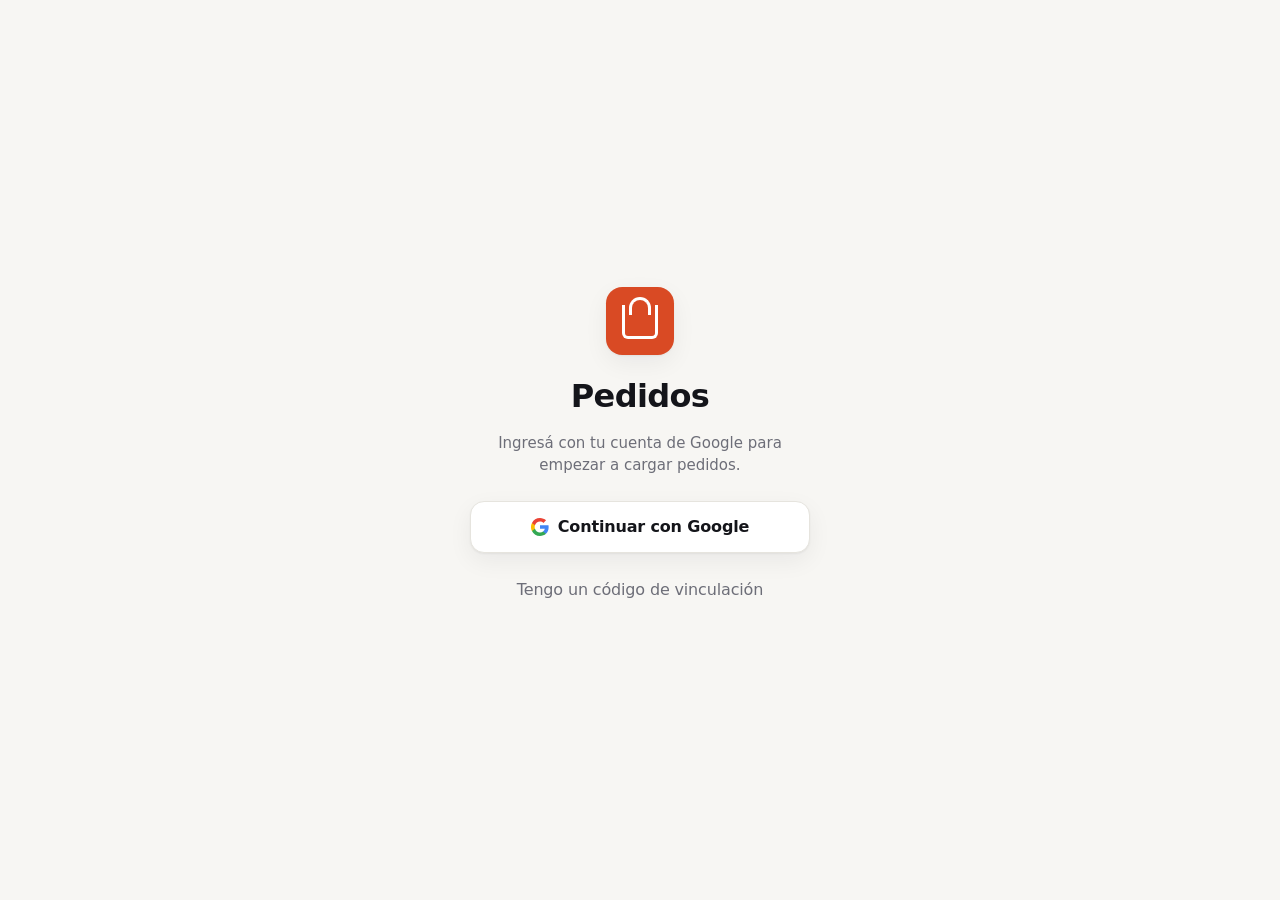
==== docs/index.html @ afab7ced "Apuntar a la implementación con la API versión 10 Co-Authored-By: Claude Opus 5 <noreply@anthropic.c" ====
<!doctype html>
<html lang="es">
<head>
<meta charset="utf-8">
<title>Pedidos</title>
<meta name="viewport" content="width=device-width, initial-scale=1, viewport-fit=cover, maximum-scale=1">
<meta name="theme-color" content="#f7f6f3" media="(prefers-color-scheme: light)">
<meta name="theme-color" content="#101114" media="(prefers-color-scheme: dark)">
<meta name="apple-mobile-web-app-capable" content="yes">
<meta name="apple-mobile-web-app-status-bar-style" content="black-translucent">
<meta name="apple-mobile-web-app-title" content="Pedidos">
<meta name="color-scheme" content="light dark">
<link rel="manifest" href="manifest.webmanifest">
<link rel="apple-touch-icon" href="icons/apple-touch-icon.png">
<link rel="icon" href="icons/icon-192.png">
<link rel="stylesheet" href="styles.css?v=26">
</head>
<body>

<!-- ── Arranque ─────────────────────────────────────────────────────────── -->
<section class="pantalla" id="p-boot" data-activa>
  <div class="centrado">
    <div class="marca marca-grande" aria-hidden="true"></div>
    <div class="spinner"></div>
  </div>
</section>

<!-- ── Login ────────────────────────────────────────────────────────────── -->
<section class="pantalla" id="p-login">
  <div class="centrado centrado-ancho">
    <div class="marca marca-grande" aria-hidden="true"></div>
    <h1 class="titulo-hero">Pedidos</h1>
    <p class="subtitulo">Ingresá con tu cuenta de Google para empezar a cargar pedidos.</p>

    <button class="btn btn-google" id="btn-login">
      <svg viewBox="0 0 18 18" width="18" height="18" aria-hidden="true">
        <path fill="#4285F4" d="M17.64 9.2c0-.64-.06-1.25-.16-1.84H9v3.48h4.84a4.14 4.14 0 0 1-1.8 2.72v2.26h2.92c1.7-1.57 2.68-3.88 2.68-6.62Z"/>
        <path fill="#34A853" d="M9 18c2.43 0 4.47-.8 5.96-2.18l-2.92-2.26c-.8.54-1.84.86-3.04.86-2.34 0-4.32-1.58-5.03-3.7H.96v2.33A9 9 0 0 0 9 18Z"/>
        <path fill="#FBBC05" d="M3.97 10.72a5.4 5.4 0 0 1 0-3.44V4.95H.96a9 9 0 0 0 0 8.1l3.01-2.33Z"/>
        <path fill="#EA4335" d="M9 3.58c1.32 0 2.5.46 3.44 1.35l2.58-2.58C13.46.89 11.43 0 9 0A9 9 0 0 0 .96 4.95l3.01 2.33C4.68 5.16 6.66 3.58 9 3.58Z"/>
      </svg>
      Continuar con Google
    </button>

    <button class="btn btn-texto" id="btn-ir-vincular">Tengo un código de vinculación</button>
    <button class="btn btn-texto" id="btn-demo" hidden>Ver una demo sin cuenta</button>
    <p class="nota" id="login-error" hidden></p>
  </div>
</section>

<!-- ── Código de vinculación: se muestra si el login terminó fuera de la app ─ -->
<section class="pantalla" id="p-codigo">
  <div class="centrado centrado-ancho">
    <div class="icono-info" aria-hidden="true">📱</div>
    <h1 class="titulo">Un paso más</h1>
    <p class="subtitulo">
      Iniciaste sesión en Safari, pero el ícono del escritorio guarda sus datos aparte.
      Abrí <strong>Pedidos</strong> desde el ícono, tocá <em>"Tengo un código"</em> y escribí:
    </p>
    <div class="codigo-display" id="codigo-vinculacion">— — — — — —</div>
    <p class="nota">Vence en 10 minutos. Si se vence, volvé a iniciar sesión.</p>
    <button class="btn btn-secundario" id="btn-seguir-aca">Seguir acá igual</button>
  </div>
</section>

<!-- ── Ingreso del código de vinculación ────────────────────────────────── -->
<section class="pantalla" id="p-vincular">
  <div class="centrado centrado-ancho">
    <h1 class="titulo">Código de vinculación</h1>
    <p class="subtitulo">Escribí los 6 dígitos que quedaron en la pantalla de Safari.</p>
    <input class="input-codigo" id="input-codigo" inputmode="numeric" autocomplete="one-time-code"
           maxlength="6" placeholder="000000" aria-label="Código de 6 dígitos">
    <button class="btn btn-primario" id="btn-vincular" disabled>Vincular</button>
    <button class="btn btn-texto" id="btn-volver-login">Volver</button>
    <p class="nota" id="vincular-error" hidden></p>
  </div>
</section>

<!-- ── Pedido ───────────────────────────────────────────────────────────── -->
<section class="pantalla pantalla-app" id="p-pedido">
  <div class="cinta-demo" id="cinta-demo" hidden>Modo demo · nada de esto se guarda</div>
  <header class="cabecera">
    <div class="cabecera-fila">
      <label class="campo-nombre">
        <span class="campo-label">Nombre del pedido</span>
        <input id="input-nombre" type="text" placeholder="¿Para quién es?"
               autocomplete="off" autocapitalize="words" enterkeyhint="done"
               list="nombres-recientes" aria-label="Nombre del pedido">
      </label>
      <button class="btn-icono" id="btn-menu" aria-label="Opciones">
        <svg viewBox="0 0 24 24" width="22" height="22" aria-hidden="true">
          <circle cx="12" cy="5" r="2"/><circle cx="12" cy="12" r="2"/><circle cx="12" cy="19" r="2"/>
        </svg>
      </button>
    </div>
    <datalist id="nombres-recientes"></datalist>

    <div class="buscador">
      <svg viewBox="0 0 24 24" width="18" height="18" aria-hidden="true" class="buscador-lupa">
        <circle cx="11" cy="11" r="7" fill="none" stroke="currentColor" stroke-width="2"/>
        <path d="m16.5 16.5 4 4" stroke="currentColor" stroke-width="2" stroke-linecap="round"/>
      </svg>
      <input id="input-buscar" type="search" placeholder="Buscar producto" aria-label="Buscar producto"
             autocomplete="off" autocorrect="off" spellcheck="false" enterkeyhint="search">
      <button class="buscador-limpiar" id="btn-limpiar-busqueda" hidden aria-label="Limpiar búsqueda">✕</button>
    </div>

    <div class="chips" id="chips-categorias" role="tablist" aria-label="Categorías"></div>
  </header>

  <main class="lista" id="lista-productos" aria-live="polite"></main>

  <div class="vacio" id="lista-vacia" hidden>
    <p>No hay productos que coincidan.</p>
    <button class="btn btn-texto" id="btn-reset-filtros">Ver todos</button>
  </div>

  <footer class="barra-inferior">
    <button class="btn btn-primario btn-finalizar" id="btn-finalizar" disabled>
      <span id="finalizar-texto">Finalizar</span>
      <span class="badge" id="finalizar-badge" hidden>0</span>
    </button>
    <p class="barra-motivo" id="barra-motivo" hidden></p>
  </footer>
</section>

<!-- ── Resumen (hoja inferior) ──────────────────────────────────────────── -->
<div class="velo" id="velo" hidden></div>
<section class="hoja" id="p-resumen" hidden aria-modal="true" role="dialog" aria-label="Resumen del pedido">
  <div class="hoja-agarre" aria-hidden="true"></div>
  <h2 class="hoja-titulo">Revisá el pedido</h2>
  <p class="hoja-sub" id="resumen-nombre"></p>
  <div class="resumen-lista" id="resumen-lista"></div>
  <div class="resumen-total">
    <span>Total</span>
    <strong id="resumen-total">0 ítems</strong>
  </div>
  <button class="btn btn-primario" id="btn-confirmar">Confirmar pedido</button>
  <button class="btn btn-texto" id="btn-volver-pedido">Seguir editando</button>
  <p class="nota nota-error" id="resumen-error" hidden></p>
</section>

<!-- ── Éxito ────────────────────────────────────────────────────────────── -->
<section class="pantalla" id="p-exito">
  <div class="centrado centrado-ancho">
    <div class="tilde" aria-hidden="true">
      <svg viewBox="0 0 52 52" width="72" height="72">
        <circle cx="26" cy="26" r="24" fill="none" stroke="currentColor" stroke-width="3" class="tilde-circulo"/>
        <path d="M15 27l8 8 15-16" fill="none" stroke="currentColor" stroke-width="4"
              stroke-linecap="round" stroke-linejoin="round" class="tilde-check"/>
      </svg>
    </div>
    <h1 class="titulo">Pedido enviado</h1>
    <p class="subtitulo" id="exito-detalle"></p>
    <div class="pedido-id" id="exito-id"></div>
    <button class="btn btn-primario" id="btn-nuevo">Nuevo pedido</button>
  </div>
</section>

<!-- ── Menú de opciones ─────────────────────────────────────────────────── -->
<section class="hoja" id="p-menu" hidden aria-modal="true" role="dialog" aria-label="Opciones">
  <div class="hoja-agarre" aria-hidden="true"></div>
  <p class="menu-usuario" id="menu-usuario"></p>
  <button class="menu-opcion" id="btn-etiquetas"><span class="emoji">🏷</span>Generar etiquetas</button>
  <button class="menu-opcion" id="btn-refrescar"><span class="emoji">↻</span>Actualizar catálogo</button>
  <button class="menu-opcion" id="btn-catalogo"><span class="emoji">☰</span>Stock y precios</button>
  <button class="menu-opcion" id="btn-vaciar"><span class="emoji">✕</span>Vaciar pedido</button>
  <button class="menu-opcion peligro" id="btn-salir"><span class="emoji">⏻</span>Cerrar sesión</button>
</section>

<!-- ── Resultado de generar etiquetas ──────────────────────────────────── -->
<section class="hoja" id="p-etiquetas" hidden aria-modal="true" role="dialog" aria-label="Etiquetas generadas">
  <div class="hoja-agarre" aria-hidden="true"></div>
  <h2 class="hoja-titulo" id="etiquetas-titulo">Etiquetas listas</h2>
  <p class="hoja-sub" id="etiquetas-detalle"></p>
  <a class="btn btn-primario" id="btn-abrir-archivo" target="_blank" rel="noopener">Abrir el archivo</a>
  <button class="btn btn-texto" id="btn-deshacer-etiquetas">Deshacer: volver a dejarlos pendientes</button>
  <button class="btn btn-texto" id="btn-cerrar-etiquetas">Listo</button>
  <p class="nota nota-error" id="etiquetas-error" hidden></p>
</section>

<div class="aviso" id="aviso" hidden role="status"></div>

<script src="config.js?v=26"></script>
<script src="app.js?v=26"></script>
</body>
</html>
---- docs/styles.css ----
/* ═══════════════════════════════════════════════════════════════════════
   Pedidos — hoja de estilos única.
   Pensada para iPhone en modo standalone: áreas táctiles grandes,
   tipografía del sistema, respeto por las safe areas y dark mode nativo.
   ═══════════════════════════════════════════════════════════════════════ */

:root {
  --fondo:        #f7f6f3;
  --superficie:   #ffffff;
  --superficie-2: #f0efeb;
  --texto:        #14151a;
  --tenue:        #6d6e78;
  --borde:        #e6e4de;
  --acento:       #d94a24;
  --acento-texto: #ffffff;
  --acento-suave: #fdeee9;
  --peligro:      #c0392b;
  --sombra:       0 1px 2px rgba(20,21,26,.05), 0 8px 24px rgba(20,21,26,.06);
  --sombra-alta:  0 -8px 32px rgba(20,21,26,.10);
  --radio:        16px;
  --radio-chico:  12px;
  --seg-top:      env(safe-area-inset-top, 0px);
  --seg-bottom:   env(safe-area-inset-bottom, 0px);
}

@media (prefers-color-scheme: dark) {
  :root {
    --fondo:        #101114;
    --superficie:   #191a1f;
    --superficie-2: #212229;
    --texto:        #f2f2f0;
    --tenue:        #9a9ba5;
    --borde:        #2a2b33;
    --acento:       #ff6a41;
    --acento-texto: #1a0d07;
    --acento-suave: #2a1a13;
    --peligro:      #ff6b5e;
    --sombra:       0 1px 2px rgba(0,0,0,.4), 0 8px 24px rgba(0,0,0,.35);
    --sombra-alta:  0 -8px 32px rgba(0,0,0,.5);
  }
}

* { box-sizing: border-box; -webkit-tap-highlight-color: transparent; }

/* Cualquier regla propia con display —.hoja, .btn, .badge— le gana al atributo
   hidden, que solo está definido en la hoja de estilos del navegador. Sin esto,
   las hojas inferiores quedaban visibles siempre, tapando media pantalla. */
[hidden] { display: none !important; }

html, body {
  margin: 0;
  padding: 0;
  height: 100%;
  overscroll-behavior-y: none;
}

body {
  background: var(--fondo);
  color: var(--texto);
  font-family: -apple-system, BlinkMacSystemFont, "SF Pro Text", system-ui, "Segoe UI", Roboto, sans-serif;
  font-size: 16px;
  line-height: 1.45;
  -webkit-font-smoothing: antialiased;
  text-rendering: optimizeLegibility;
}

/* Todos los inputs a 16px: por debajo de eso iOS hace zoom al enfocar. */
input, button, textarea, select { font: inherit; font-size: 16px; color: inherit; }
button { cursor: pointer; touch-action: manipulation; }

/* ── Pantallas ───────────────────────────────────────────────────────── */

.pantalla { display: none; }
.pantalla[data-activa] { display: block; }
.pantalla-app[data-activa] { display: flex; flex-direction: column; height: 100dvh; }

.centrado {
  min-height: 100dvh;
  display: flex;
  flex-direction: column;
  align-items: center;
  justify-content: center;
  gap: 14px;
  padding: calc(32px + var(--seg-top)) 24px calc(32px + var(--seg-bottom));
  text-align: center;
}
.centrado-ancho > * { width: 100%; max-width: 340px; }

.titulo-hero { font-size: 32px; font-weight: 700; letter-spacing: -.02em; margin: 4px 0 0; }
.titulo      { font-size: 25px; font-weight: 650; letter-spacing: -.01em; margin: 4px 0 0; }
.subtitulo   { color: var(--tenue); margin: 0 0 10px; font-size: 15px; }
.nota        { color: var(--tenue); font-size: 13px; margin: 6px 0 0; }
.nota-error  { color: var(--peligro); }

.marca {
  background: var(--acento);
  border-radius: 24%;
  box-shadow: var(--sombra);
  position: relative;
}
.marca-grande { width: 68px; height: 68px; }
.marca::after {
  content: "";
  position: absolute; inset: 26% 24% 24% 24%;
  border: 3px solid var(--acento-texto);
  border-top-width: 0;
  border-radius: 0 0 6px 6px;
}
.marca::before {
  content: "";
  position: absolute;
  top: 15%; left: 34%; right: 34%; height: 22%;
  border: 3px solid var(--acento-texto);
  border-bottom: 0;
  border-radius: 20px 20px 0 0;
}

.spinner {
  width: 26px; height: 26px; border-radius: 50%;
  border: 2.5px solid var(--borde);
  border-top-color: var(--acento);
  animation: girar .7s linear infinite;
}
@keyframes girar { to { transform: rotate(360deg); } }

.icono-info { font-size: 46px; }

/* ── Botones ─────────────────────────────────────────────────────────── */

.btn {
  display: flex; align-items: center; justify-content: center; gap: 9px;
  min-height: 52px; padding: 0 20px;
  border: 0; border-radius: 14px;
  font-weight: 600; letter-spacing: -.01em;
  transition: transform .12s ease, opacity .15s ease, background .15s ease;
}
.btn:active:not(:disabled) { transform: scale(.975); }
.btn:disabled { opacity: .42; cursor: default; }

.btn-primario  { background: var(--acento); color: var(--acento-texto); }
a.btn          { text-decoration: none; }
.btn-secundario{ background: var(--superficie-2); color: var(--texto); }
.btn-google    { background: var(--superficie); color: var(--texto); border: 1px solid var(--borde); box-shadow: var(--sombra); }
.btn-texto     { background: none; color: var(--tenue); min-height: 46px; font-weight: 500; }
.btn-peligro   { color: var(--peligro); }

.btn-icono {
  flex: none;
  width: 44px; height: 44px;
  display: grid; place-items: center;
  background: none; border: 0; border-radius: 12px;
  color: var(--tenue); fill: currentColor;
}
.btn-icono:active { background: var(--superficie-2); }

.cinta-demo {
  flex: none;
  padding: calc(4px + var(--seg-top)) 16px 5px;
  background: var(--texto);
  color: var(--fondo);
  font-size: 12px; font-weight: 650; letter-spacing: .03em;
  text-align: center;
}
/* Solo cuando la cinta se ve: el elemento está siempre en el DOM y este
   selector le comía la safe area a la cabecera, tapándola con la barra
   de estado del iPhone. */
.cinta-demo:not([hidden]) + .cabecera { padding-top: 10px; }

/* ── Cabecera del pedido ─────────────────────────────────────────────── */

.cabecera {
  flex: none;
  padding: calc(10px + var(--seg-top)) 16px 10px;
  background: color-mix(in srgb, var(--fondo) 82%, transparent);
  backdrop-filter: saturate(180%) blur(20px);
  -webkit-backdrop-filter: saturate(180%) blur(20px);
  border-bottom: 1px solid var(--borde);
  position: relative;
  z-index: 5;
}
.cabecera-fila { display: flex; align-items: flex-end; gap: 6px; }

.campo-nombre { flex: 1; display: block; min-width: 0; }
.campo-label {
  display: block;
  font-size: 11px; font-weight: 650; letter-spacing: .07em; text-transform: uppercase;
  color: var(--tenue);
  margin-bottom: 1px;
}
.campo-nombre input {
  width: 100%;
  border: 0; background: none; padding: 2px 0;
  font-size: 22px; font-weight: 650; letter-spacing: -.02em;
}
.campo-nombre input::placeholder { color: var(--tenue); font-weight: 500; opacity: .65; }
.campo-nombre input:focus { outline: none; }

.buscador {
  display: flex; align-items: center; gap: 8px;
  margin-top: 10px; padding: 0 12px;
  height: 42px;
  background: var(--superficie-2);
  border-radius: 12px;
  color: var(--tenue);
}
.buscador input {
  flex: 1; min-width: 0;
  border: 0; background: none; padding: 0;
  color: var(--texto);
  -webkit-appearance: none;
}
.buscador input:focus { outline: none; }
.buscador input::-webkit-search-cancel-button { display: none; }
.buscador-lupa { flex: none; }
.buscador-limpiar { border: 0; background: none; color: var(--tenue); padding: 4px 2px; font-size: 15px; }

.chips {
  display: flex; gap: 7px;
  margin: 10px -16px 0;
  padding: 0 16px 2px;
  overflow-x: auto;
  scrollbar-width: none;
  scroll-snap-type: x proximity;
}
.chips::-webkit-scrollbar { display: none; }
.chip {
  flex: none;
  height: 34px; padding: 0 14px;
  border: 1px solid var(--borde); border-radius: 999px;
  background: var(--superficie);
  color: var(--tenue);
  font-size: 14px; font-weight: 550;
  scroll-snap-align: start;
  transition: background .15s ease, color .15s ease, border-color .15s ease;
}
.chip[aria-selected="true"] {
  background: var(--texto); border-color: var(--texto);
  color: var(--fondo);
}

/* ── Listado ─────────────────────────────────────────────────────────── */

.lista {
  flex: 1;
  overflow-y: auto;
  -webkit-overflow-scrolling: touch;
  padding: 8px 16px 12px;
  scroll-padding-top: 8px;
}

.grupo-titulo {
  position: sticky; top: 0;
  margin: 14px 0 6px;
  padding: 6px 0;
  font-size: 12px; font-weight: 700; letter-spacing: .08em; text-transform: uppercase;
  color: var(--tenue);
  background: var(--fondo);
  z-index: 1;
}
.grupo-titulo:first-child { margin-top: 2px; }

.item {
  display: flex; align-items: center; gap: 12px;
  padding: 12px 14px;
  margin-bottom: 8px;
  background: var(--superficie);
  border: 1px solid var(--borde);
  border-radius: var(--radio);
  box-shadow: var(--sombra);
  content-visibility: auto;
  contain-intrinsic-size: auto 76px;
  transition: border-color .18s ease, background .18s ease;
}
.item[data-elegido="true"] {
  border-color: var(--acento);
  background: var(--acento-suave);
}

/* Agotado: se sigue viendo, para que se entienda que el producto existe y
   que justo no hay, en vez de parecer que lo borraron del catálogo. */
.item[data-agotado="true"] { background: none; box-shadow: none; }
.item[data-agotado="true"] .item-nombre { color: var(--tenue); }
.item[data-agotado="true"] .item-meta { color: var(--tenue); font-weight: 600; }

.item-info { flex: 1; min-width: 0; }
.item-nombre {
  font-weight: 600; letter-spacing: -.01em;
  overflow-wrap: anywhere;
}
.item-meta { color: var(--tenue); font-size: 13px; margin-top: 1px; }

/* Stepper: en 0 es solo un "+"; al sumar se despliega en píldora. */
.stepper {
  flex: none;
  display: flex; align-items: center;
  background: var(--superficie-2);
  border-radius: 999px;
  padding: 3px;
}
.item[data-elegido="true"] .stepper { background: var(--superficie); }

.stepper button {
  width: 40px; height: 40px;
  display: grid; place-items: center;
  border: 0; border-radius: 50%;
  background: none;
  color: var(--acento);
  font-size: 23px; font-weight: 400; line-height: 1;
  transition: transform .1s ease, background .15s ease;
}
.stepper button:active { transform: scale(.88); background: var(--acento-suave); }
.stepper .btn-mas { background: var(--acento); color: var(--acento-texto); }
.stepper .btn-mas:active { background: var(--acento); }

.stepper button:disabled {
  background: var(--superficie-2);
  color: var(--tenue);
  opacity: .55;
}
.stepper button:disabled:active { transform: none; }

.stepper .cantidad {
  min-width: 30px;
  text-align: center;
  font-weight: 700; font-variant-numeric: tabular-nums;
  font-size: 17px;
}
.stepper[data-cero="true"] .btn-menos,
.stepper[data-cero="true"] .cantidad { display: none; }

@keyframes latir { 0%,100% { transform: scale(1); } 45% { transform: scale(1.28); } }
.cantidad.pulso { animation: latir .22s ease; }

.vacio { padding: 40px 24px; text-align: center; color: var(--tenue); }

/* Skeletons de carga */
.esqueleto {
  height: 76px; margin-bottom: 8px;
  border-radius: var(--radio);
  background: linear-gradient(100deg, var(--superficie) 30%, var(--superficie-2) 50%, var(--superficie) 70%);
  background-size: 220% 100%;
  animation: brillo 1.3s ease-in-out infinite;
}
@keyframes brillo { to { background-position: -180% 0; } }

/* ── Barra inferior ──────────────────────────────────────────────────── */

.barra-inferior {
  flex: none;
  padding: 12px 16px calc(12px + var(--seg-bottom));
  background: color-mix(in srgb, var(--fondo) 88%, transparent);
  backdrop-filter: saturate(180%) blur(20px);
  -webkit-backdrop-filter: saturate(180%) blur(20px);
  border-top: 1px solid var(--borde);
}
.btn-finalizar { width: 100%; font-size: 17px; }
.badge {
  min-width: 26px; height: 26px; padding: 0 7px;
  display: grid; place-items: center;
  border-radius: 999px;
  background: color-mix(in srgb, var(--acento-texto) 22%, transparent);
  font-size: 14px; font-weight: 700; font-variant-numeric: tabular-nums;
}
.barra-motivo { margin: 7px 0 0; text-align: center; font-size: 13px; color: var(--tenue); }

/* ── Hoja inferior (resumen / menú) ──────────────────────────────────── */

.velo {
  position: fixed; inset: 0;
  background: rgba(0,0,0,.45);
  backdrop-filter: blur(2px);
  z-index: 20;
  animation: aparecer .2s ease;
}
@keyframes aparecer { from { opacity: 0; } }

.hoja {
  position: fixed; left: 0; right: 0; bottom: 0;
  z-index: 21;
  display: flex; flex-direction: column; gap: 10px;
  max-height: 86dvh;
  overflow-y: auto;
  padding: 8px 20px calc(20px + var(--seg-bottom));
  background: var(--fondo);
  border-radius: 22px 22px 0 0;
  box-shadow: var(--sombra-alta);
  animation: subir .26s cubic-bezier(.32,.72,0,1);
}
@keyframes subir { from { transform: translateY(100%); } }

.hoja-agarre {
  width: 38px; height: 5px; margin: 0 auto 8px;
  background: var(--borde); border-radius: 3px;
}
.hoja-titulo { margin: 0; font-size: 21px; font-weight: 650; letter-spacing: -.01em; }
.hoja-sub { margin: -6px 0 4px; color: var(--tenue); font-size: 15px; }

.resumen-lista { display: flex; flex-direction: column; }
.resumen-fila {
  display: flex; align-items: center; gap: 12px;
  padding: 11px 0;
  border-bottom: 1px solid var(--borde);
}
.resumen-fila span:first-child { flex: 1; }
.resumen-cant {
  font-variant-numeric: tabular-nums; font-weight: 700;
  color: var(--acento);
}
.resumen-total {
  display: flex; justify-content: space-between; align-items: center;
  padding: 12px 0 4px;
  font-size: 17px;
}

.menu-usuario {
  margin: 0 0 2px;
  color: var(--tenue);
  font-size: 13px;
  text-align: center;
}

/* El menú va como lista, no como pila de botones: ocupaba media pantalla. */
#p-menu { gap: 0; padding-bottom: calc(10px + var(--seg-bottom)); }

.menu-opcion {
  display: flex; align-items: center; gap: 12px;
  width: 100%;
  min-height: 50px;
  padding: 0 4px;
  border: 0; border-radius: 0;
  border-top: 1px solid var(--borde);
  background: none;
  color: var(--texto);
  font-weight: 500;
  text-align: left;
  transition: background .12s ease;
}
.menu-opcion:first-of-type { margin-top: 6px; }
.menu-opcion:active { background: var(--superficie-2); }
.menu-opcion .emoji { width: 22px; font-size: 17px; text-align: center; }
.menu-opcion.peligro { color: var(--peligro); }

/* ── Vinculación ─────────────────────────────────────────────────────── */

.codigo-display {
  font-size: 38px; font-weight: 700;
  letter-spacing: .16em; font-variant-numeric: tabular-nums;
  padding: 18px 10px;
  background: var(--superficie);
  border: 1px solid var(--borde);
  border-radius: var(--radio);
  box-shadow: var(--sombra);
}
.input-codigo {
  width: 100%;
  height: 62px;
  text-align: center;
  font-size: 30px; font-weight: 700; letter-spacing: .2em;
  font-variant-numeric: tabular-nums;
  background: var(--superficie);
  border: 1px solid var(--borde);
  border-radius: var(--radio);
}
.input-codigo:focus { outline: 2px solid var(--acento); outline-offset: -1px; }

/* ── Éxito ───────────────────────────────────────────────────────────── */

.tilde { color: var(--acento); }
.tilde-circulo { stroke-dasharray: 152; stroke-dashoffset: 152; animation: trazar .5s ease forwards; }
.tilde-check   { stroke-dasharray: 48;  stroke-dashoffset: 48;  animation: trazar .3s .4s ease forwards; }
@keyframes trazar { to { stroke-dashoffset: 0; } }

.pedido-id {
  font-size: 27px; font-weight: 700; letter-spacing: .02em;
  padding: 12px;
  background: var(--superficie);
  border: 1px solid var(--borde);
  border-radius: var(--radio);
  margin-bottom: 6px;
}

/* ── Aviso flotante ──────────────────────────────────────────────────── */

.aviso {
  position: fixed;
  left: 50%; transform: translateX(-50%);
  bottom: calc(96px + var(--seg-bottom));
  z-index: 40;
  max-width: calc(100vw - 40px);
  padding: 11px 18px;
  border-radius: 999px;
  background: var(--texto); color: var(--fondo);
  font-size: 14px; font-weight: 550;
  box-shadow: var(--sombra);
  animation: aparecer .2s ease;
}

@media (prefers-reduced-motion: reduce) {
  *, *::before, *::after { animation-duration: .01ms !important; transition-duration: .01ms !important; }
}
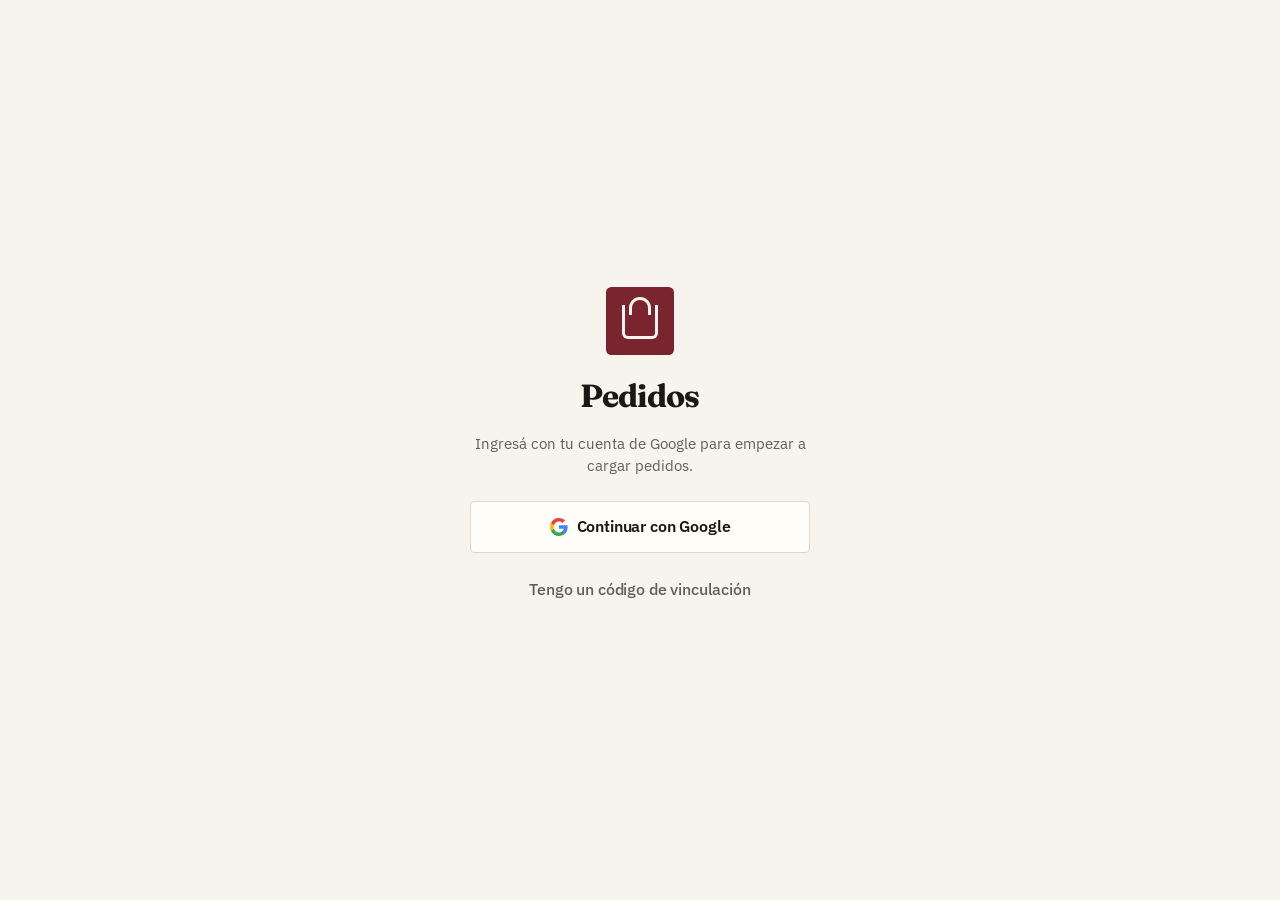
==== commit f99b8a82: "Implementar el diseño editorial como tema reversible Papel, tinta y bordó: Fraunces para nombres y c" ====
--- a/docs/index.html
+++ b/docs/index.html
@@ -13,7 +13,10 @@
 <link rel="manifest" href="manifest.webmanifest">
 <link rel="apple-touch-icon" href="icons/apple-touch-icon.png">
 <link rel="icon" href="icons/icon-192.png">
-<link rel="stylesheet" href="styles.css?v=26">
+<link rel="stylesheet" href="styles.css?v=27">
+<link rel="preconnect" href="https://fonts.gstatic.com" crossorigin>
+<link rel="stylesheet" href="https://fonts.googleapis.com/css2?family=Fraunces:opsz,wght@9..144,500;9..144,700&amp;family=IBM+Plex+Mono:wght@400;600&amp;family=IBM+Plex+Sans:wght@400;500;600&amp;display=swap">
+<link rel="stylesheet" href="tema-editorial.css?v=27">
 </head>
 <body>
 
@@ -80,6 +83,7 @@
 <section class="pantalla pantalla-app" id="p-pedido">
   <div class="cinta-demo" id="cinta-demo" hidden>Modo demo · nada de esto se guarda</div>
   <header class="cabecera">
+    <div class="marca-fila"><span>Origen Natural</span></div>
     <div class="cabecera-fila">
       <label class="campo-nombre">
         <span class="campo-label">Nombre del pedido</span>
@@ -87,6 +91,9 @@
                autocomplete="off" autocapitalize="words" enterkeyhint="done"
                list="nombres-recientes" aria-label="Nombre del pedido">
       </label>
+      <div class="cuenta-cabecera" id="cuenta-cabecera" hidden>
+        <b id="cuenta-numero">0</b><span>ítems</span>
+      </div>
       <button class="btn-icono" id="btn-menu" aria-label="Opciones">
         <svg viewBox="0 0 24 24" width="22" height="22" aria-hidden="true">
           <circle cx="12" cy="5" r="2"/><circle cx="12" cy="12" r="2"/><circle cx="12" cy="19" r="2"/>
@@ -164,6 +171,7 @@
   <button class="menu-opcion" id="btn-etiquetas"><span class="emoji">🏷</span>Generar etiquetas</button>
   <button class="menu-opcion" id="btn-refrescar"><span class="emoji">↻</span>Actualizar catálogo</button>
   <button class="menu-opcion" id="btn-catalogo"><span class="emoji">☰</span>Stock y precios</button>
+  <button class="menu-opcion" id="btn-tema"><span class="emoji">◐</span><span id="tema-etiqueta">Diseño</span></button>
   <button class="menu-opcion" id="btn-vaciar"><span class="emoji">✕</span>Vaciar pedido</button>
   <button class="menu-opcion peligro" id="btn-salir"><span class="emoji">⏻</span>Cerrar sesión</button>
 </section>
@@ -181,7 +189,23 @@
 
 <div class="aviso" id="aviso" hidden role="status"></div>
 
-<script src="config.js?v=26"></script>
-<script src="app.js?v=26"></script>
+<script src="config.js?v=27"></script>
+<script>
+/* Antes de pintar, para que no se vea un parpadeo del tema anterior.
+   Prioridad: lo que diga la URL, después la preferencia del dispositivo,
+   y si no hay ninguna, lo que fije config.js. */
+(function () {
+  try {
+    var url = new URLSearchParams(location.search).get('tema');
+    if (url) localStorage.setItem('pedidos.tema', url);
+    var elegido = url || localStorage.getItem('pedidos.tema') ||
+      (window.PEDIDOS_CONFIG && window.PEDIDOS_CONFIG.tema) || 'editorial';
+    document.documentElement.dataset.tema = elegido;
+  } catch (e) {
+    document.documentElement.dataset.tema = 'editorial';
+  }
+})();
+</script>
+<script src="app.js?v=27"></script>
 </body>
 </html>
--- a/docs/styles.css
+++ b/docs/styles.css
@@ -47,6 +47,9 @@
    las hojas inferiores quedaban visibles siempre, tapando media pantalla. */
 [hidden] { display: none !important; }
 
+/* Piezas que solo usa el tema editorial: ocultas salvo que él las encienda. */
+.marca-fila, .cuenta-cabecera, .grupo-cuenta { display: none; }
+
 html, body {
   margin: 0;
   padding: 0;
--- a/docs/tema-editorial.css
+++ b/docs/tema-editorial.css
@@ -0,0 +1,318 @@
+/* ═══════════════════════════════════════════════════════════════════════
+   Tema editorial — papel, tinta y bordó.
+   Todo cuelga de :root[data-tema="editorial"]: con el tema apagado este
+   archivo no pinta una sola regla, así que volver al diseño anterior es
+   cambiar una línea en config.js, no revertir código.
+   ═══════════════════════════════════════════════════════════════════════ */
+
+:root[data-tema="editorial"] {
+  --fondo:        #f7f4ee;
+  --superficie:   #fffdf8;
+  --superficie-2: #efe9dd;
+  --texto:        #1a1714;
+  --tenue:        #655d53;
+  --borde:        #ddd6c9;
+  --borde-firme:  #c9bfae;
+  --acento:       #7a2430;
+  --acento-texto: #f7f4ee;
+  --acento-suave: #efe9dd;
+  --peligro:      #8a2a22;
+  --sombra:       none;
+  --sombra-alta:  0 -8px 32px rgba(26,23,20,.14);
+
+  --serif: Fraunces, Georgia, 'Times New Roman', serif;
+  --sans:  'IBM Plex Sans', -apple-system, BlinkMacSystemFont, system-ui, sans-serif;
+  --mono:  'IBM Plex Mono', ui-monospace, SFMono-Regular, Menlo, monospace;
+}
+
+@media (prefers-color-scheme: dark) {
+  :root[data-tema="editorial"] {
+    --fondo:        #15120f;
+    --superficie:   #1d1916;
+    --superficie-2: #272019;
+    --texto:        #f2ece1;
+    --tenue:        #a2978a;
+    --borde:        #302a23;
+    --borde-firme:  #453c32;
+    --acento:       #d4857c;
+    --acento-texto: #15120f;
+    --acento-suave: #2a1f1c;
+    --peligro:      #e08b80;
+  }
+}
+
+:root[data-tema="editorial"] body { font-family: var(--sans); }
+
+/* ── Cabecera: portada de catálogo ───────────────────────────────────── */
+
+:root[data-tema="editorial"] .cabecera {
+  position: relative;
+  padding: calc(14px + var(--seg-top)) 20px 0;
+  background: var(--fondo);
+  border-bottom: 0;
+  backdrop-filter: none;
+  -webkit-backdrop-filter: none;
+}
+
+/* La marca y su regla abren la pantalla, como el encabezado de una página. */
+:root[data-tema="editorial"] .marca-fila {
+  display: flex;
+  align-items: center;
+  border-bottom: 1px solid var(--texto);
+  padding-bottom: 7px;
+}
+:root[data-tema="editorial"] .marca-fila span {
+  font-family: var(--mono);
+  font-size: 10px;
+  font-weight: 600;
+  letter-spacing: .2em;
+  text-transform: uppercase;
+  color: var(--acento);
+}
+
+/* El menú sube a la línea de la marca sin duplicar el botón en el markup. */
+:root[data-tema="editorial"] .btn-menu {
+  position: absolute;
+  top: calc(6px + var(--seg-top));
+  right: 16px;
+  width: 36px;
+  height: 36px;
+}
+
+:root[data-tema="editorial"] .cabecera-fila {
+  align-items: flex-end;
+  padding: 14px 0 12px;
+}
+
+:root[data-tema="editorial"] .campo-label {
+  font-family: var(--mono);
+  font-size: 10px;
+  font-weight: 400;
+  letter-spacing: .16em;
+  margin-bottom: 3px;
+}
+
+:root[data-tema="editorial"] .campo-nombre input {
+  font-family: var(--serif);
+  font-size: 34px;
+  font-weight: 700;
+  letter-spacing: -.02em;
+  line-height: 1.08;
+}
+
+/* Contador de ítems: en el encabezado se ve sin bajar a la barra. */
+:root[data-tema="editorial"] .cuenta-cabecera {
+  display: block;
+  flex: none;
+  text-align: right;
+  padding-bottom: 2px;
+}
+:root[data-tema="editorial"] .cuenta-cabecera b {
+  display: block;
+  font-family: var(--serif);
+  font-size: 28px;
+  font-weight: 700;
+  line-height: 1;
+  font-variant-numeric: tabular-nums;
+}
+:root[data-tema="editorial"] .cuenta-cabecera span {
+  display: block;
+  font-family: var(--mono);
+  font-size: 9px;
+  letter-spacing: .14em;
+  text-transform: uppercase;
+  color: var(--tenue);
+  margin-top: 2px;
+}
+
+:root[data-tema="editorial"] .buscador {
+  margin-top: 0;
+  padding: 0 0 9px;
+  height: auto;
+  background: none;
+  border-radius: 0;
+  border-bottom: 1px solid var(--borde);
+}
+:root[data-tema="editorial"] .buscador input { font-size: 14px; }
+
+:root[data-tema="editorial"] .chips { margin-top: 12px; padding-bottom: 4px; }
+:root[data-tema="editorial"] .chip {
+  height: 30px;
+  border-radius: 3px;
+  border-color: var(--borde-firme);
+  background: none;
+  font-family: var(--mono);
+  font-size: 11px;
+  font-weight: 400;
+  letter-spacing: .06em;
+  text-transform: uppercase;
+}
+:root[data-tema="editorial"] .chip[aria-selected="true"] {
+  background: var(--texto);
+  border-color: var(--texto);
+  color: var(--fondo);
+}
+
+/* ── El listado como un índice ───────────────────────────────────────── */
+
+:root[data-tema="editorial"] .lista { padding: 0 20px 12px; }
+
+:root[data-tema="editorial"] .grupo-titulo {
+  display: flex;
+  align-items: baseline;
+  gap: 10px;
+  margin: 16px 0 0;
+  padding: 0 0 8px;
+  font-family: var(--serif);
+  font-size: 15px;
+  font-weight: 700;
+  letter-spacing: 0;
+  text-transform: none;
+  color: var(--acento);
+  background: var(--fondo);
+}
+/* La regla que lleva el ojo del nombre de la categoría hasta su cuenta. */
+:root[data-tema="editorial"] .grupo-titulo::after {
+  content: "";
+  flex: 1;
+  height: 1px;
+  background: var(--borde);
+}
+:root[data-tema="editorial"] .grupo-cuenta {
+  display: block;
+  order: 3;
+  font-family: var(--mono);
+  font-size: 10px;
+  font-weight: 400;
+  color: var(--tenue);
+}
+
+:root[data-tema="editorial"] .item {
+  gap: 12px;
+  padding: 11px 0;
+  margin-bottom: 0;
+  background: none;
+  border: 0;
+  border-bottom: 1px solid var(--borde);
+  border-radius: 0;
+  box-shadow: none;
+  contain-intrinsic-size: auto 66px;
+}
+:root[data-tema="editorial"] .item[data-elegido="true"] {
+  background: var(--superficie-2);
+  border-color: var(--borde);
+  padding-inline: 12px;
+  margin-inline: -12px;
+}
+
+:root[data-tema="editorial"] .item-nombre { font-size: 15px; font-weight: 500; line-height: 1.3; }
+:root[data-tema="editorial"] .item[data-elegido="true"] .item-nombre { font-weight: 600; }
+:root[data-tema="editorial"] .item-meta {
+  font-family: var(--mono);
+  font-size: 10px;
+  letter-spacing: .04em;
+  margin-top: 3px;
+}
+:root[data-tema="editorial"] .item[data-agotado="true"] .item-nombre {
+  color: var(--tenue);
+  text-decoration: line-through;
+}
+
+:root[data-tema="editorial"] .stepper {
+  gap: 6px;
+  padding: 0;
+  background: none;
+}
+:root[data-tema="editorial"] .item[data-elegido="true"] .stepper { background: none; }
+
+:root[data-tema="editorial"] .stepper button {
+  width: 36px;
+  height: 36px;
+  border: 1px solid var(--borde-firme);
+  border-radius: 50%;
+  font-size: 18px;
+  color: var(--texto);
+}
+:root[data-tema="editorial"] .stepper .btn-menos { color: var(--tenue); }
+:root[data-tema="editorial"] .stepper .btn-mas {
+  background: none;
+  color: var(--texto);
+}
+:root[data-tema="editorial"] .item[data-elegido="true"] .stepper .btn-mas {
+  background: var(--acento);
+  border-color: var(--acento);
+  color: var(--acento-texto);
+}
+:root[data-tema="editorial"] .stepper button:disabled {
+  background: none;
+  border-color: var(--borde);
+  opacity: .5;
+}
+
+:root[data-tema="editorial"] .cantidad {
+  min-width: 26px;
+  font-family: var(--serif);
+  font-size: 22px;
+  font-weight: 700;
+  color: var(--acento);
+}
+
+/* Agotado: un sello en vez de un botón apagado. */
+.sello-agotado { display: none; }
+:root[data-tema="editorial"] .item[data-agotado="true"] .stepper { display: none; }
+:root[data-tema="editorial"] .item[data-agotado="true"] .sello-agotado {
+  display: block;
+  flex: none;
+  font-family: var(--mono);
+  font-size: 10px;
+  letter-spacing: .1em;
+  text-transform: uppercase;
+  color: var(--tenue);
+  border: 1px solid var(--borde);
+  border-radius: 3px;
+  padding: 4px 7px;
+}
+
+/* ── Colofón ─────────────────────────────────────────────────────────── */
+
+:root[data-tema="editorial"] .barra-inferior {
+  padding: 14px 20px calc(14px + var(--seg-bottom));
+  background: var(--fondo);
+  border-top: 1px solid var(--texto);
+  backdrop-filter: none;
+  -webkit-backdrop-filter: none;
+}
+:root[data-tema="editorial"] .btn-finalizar {
+  min-height: 54px;
+  border-radius: 4px;
+  font-family: var(--serif);
+  font-size: 18px;
+  font-weight: 700;
+  letter-spacing: .01em;
+}
+:root[data-tema="editorial"] .badge {
+  background: none;
+  font-family: var(--mono);
+  font-size: 13px;
+  opacity: .75;
+}
+:root[data-tema="editorial"] .barra-motivo { font-family: var(--mono); font-size: 11px; }
+
+/* ── Hojas, diálogos y pantallas sueltas ─────────────────────────────── */
+
+:root[data-tema="editorial"] .hoja { border-radius: 6px 6px 0 0; }
+:root[data-tema="editorial"] .hoja-titulo,
+:root[data-tema="editorial"] .titulo,
+:root[data-tema="editorial"] .titulo-hero {
+  font-family: var(--serif);
+  font-weight: 700;
+}
+:root[data-tema="editorial"] .btn { border-radius: 4px; }
+:root[data-tema="editorial"] .btn-primario { font-family: var(--serif); font-weight: 700; }
+:root[data-tema="editorial"] .resumen-cant { font-family: var(--serif); font-size: 18px; }
+:root[data-tema="editorial"] .pedido-id,
+:root[data-tema="editorial"] .codigo-display,
+:root[data-tema="editorial"] .input-codigo { font-family: var(--mono); }
+:root[data-tema="editorial"] .menu-opcion { font-family: var(--sans); }
+:root[data-tema="editorial"] .aviso { border-radius: 4px; font-family: var(--sans); }
+:root[data-tema="editorial"] .marca { border-radius: 8%; }
